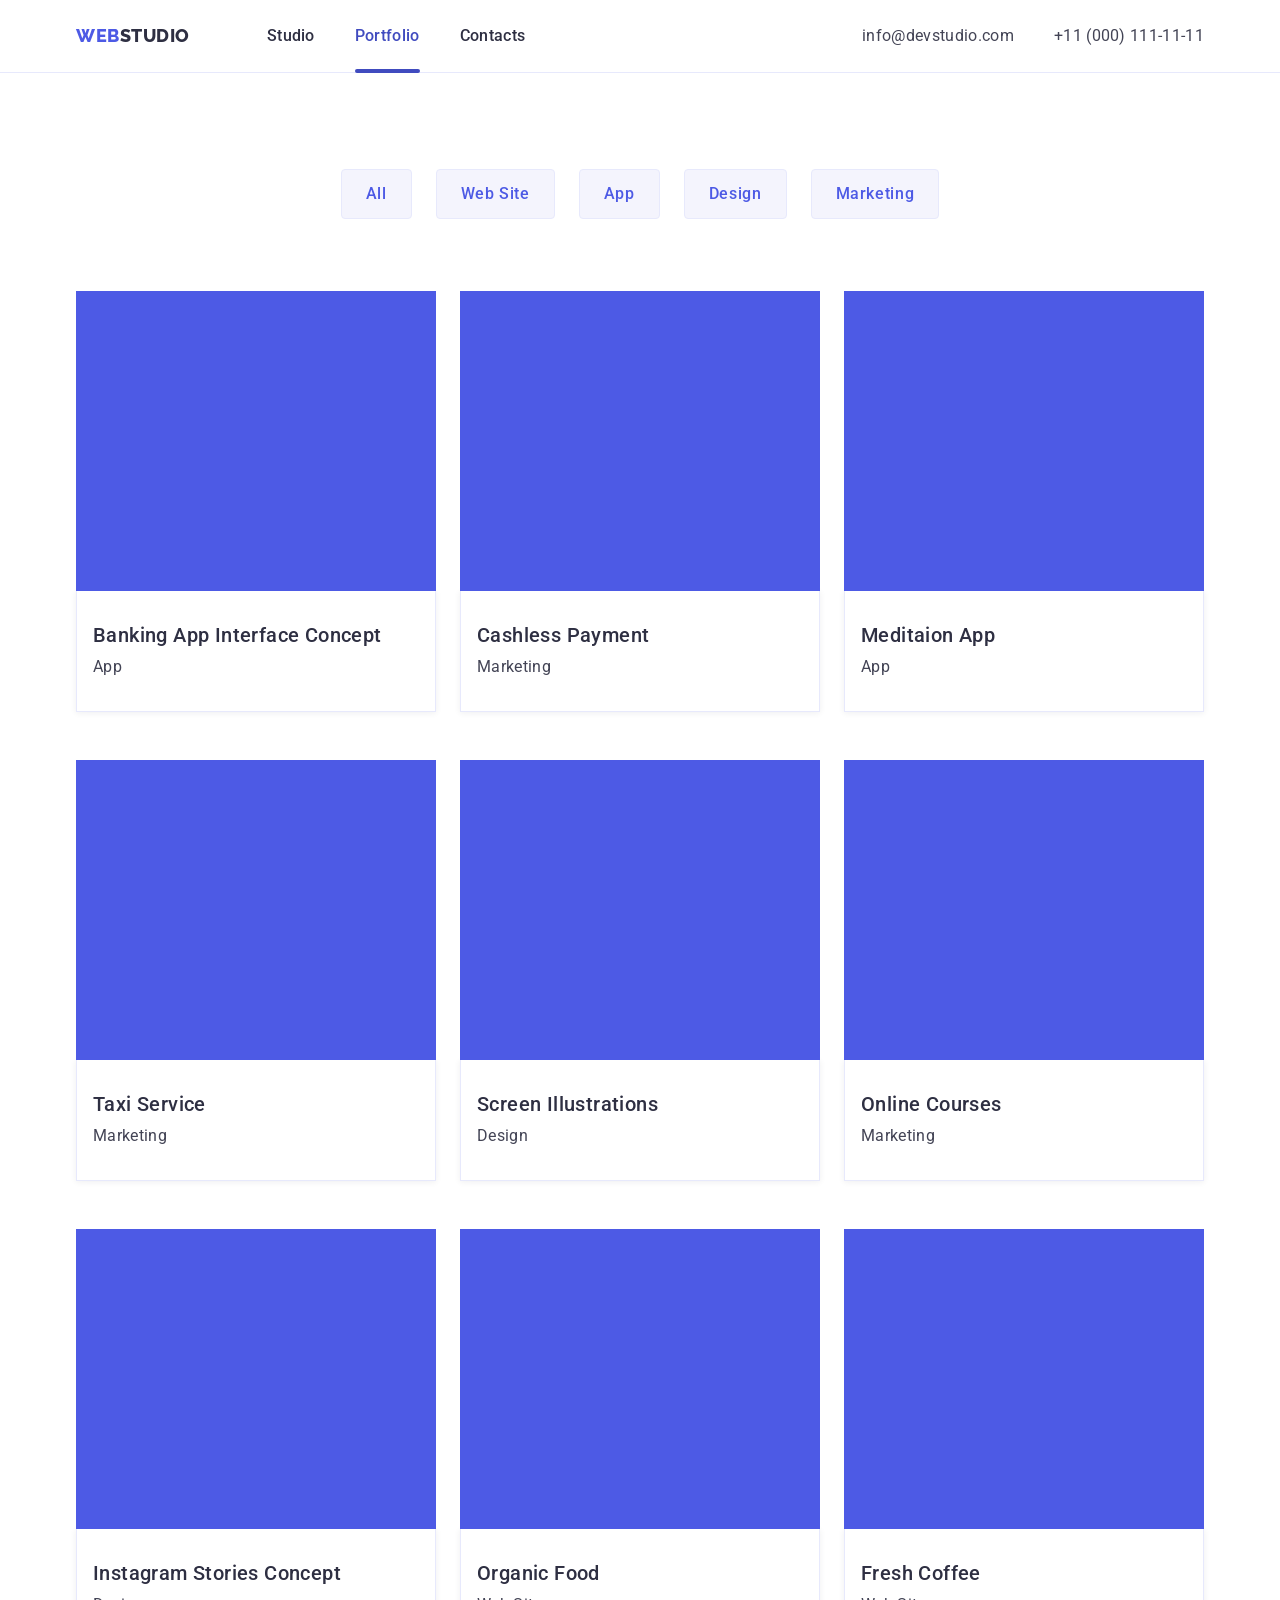
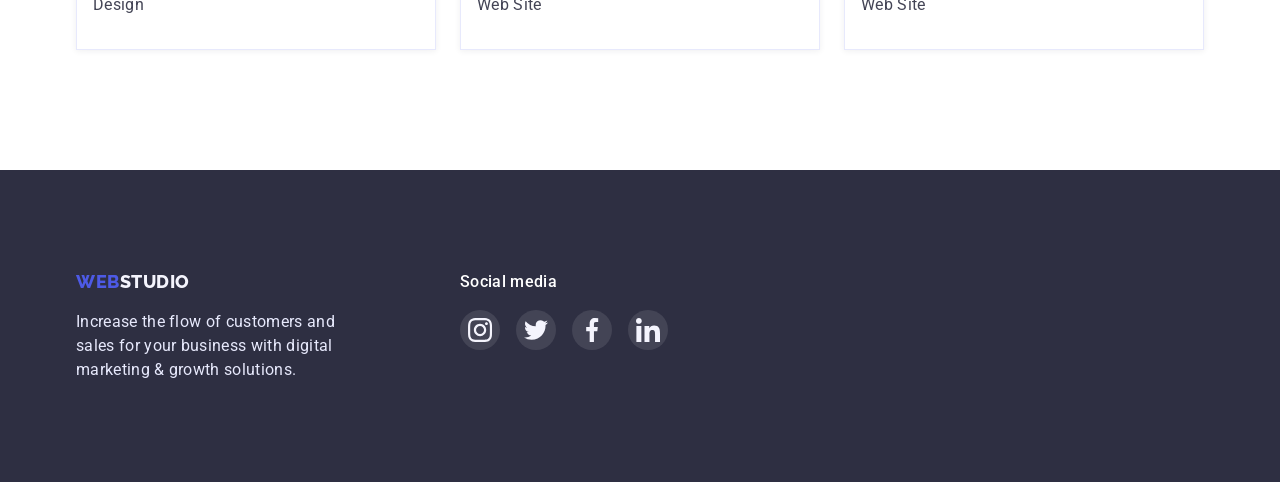
==== portfolio.html @ fa199e32 "Позиционирует элементы" ====
<!DOCTYPE html>
<html lang="en">
  <head>
    <meta charset="UTF-8" />
    <meta http-equiv="X-UA-Compatible" content="IE=edge" />
    <meta name="viewport" content="width=device-width, initial-scale=1.0" />
    <title>Portfolio</title>
    <link rel="preconnect" href="https://fonts.googleapis.com" />
    <link rel="preconnect" href="https://fonts.gstatic.com" crossorigin />
    <link
      href="https://fonts.googleapis.com/css2?family=Raleway:wght@800&family=Roboto:wght@400;500;700&display=swap"
      rel="stylesheet"
    />
    <link
      rel="stylesheet"
      href="https://cdnjs.cloudflare.com/ajax/libs/modern-normalize/1.1.0/modern-normalize.min.css"
    />
    <link rel="stylesheet" href="./css/styles.css" />
  </head>
  <body>
    <header class="header">
      <!-- Navigation  -->
      <div class="header-container container">
        <nav class="navigation">
          <a class="nav-logo" href="./index.html"
            ><span class="logo">Web</span>Studio</a
          >
          <ul class="nav-list list">
            <li class="nav-item">
              <a class="nav-link" href="./index.html">Studio</a>
            </li>
            <li class="nav-item">
              <a class="nav-link active active-color" href="./portfolio.html"
                >Portfolio</a
              >
            </li>
            <li class="nav-item">
              <a class="nav-link" href="">Contacts</a>
            </li>
          </ul>
        </nav>

        <ul class="contacts-list list">
          <li class="contacts-item">
            <a class="contacts-link" href="mailto:info@devstudio.com"
              >info@devstudio.com</a
            >
          </li>
          <li class="contacts-item">
            <a class="contacts-link" href="tel:+11(000)1111111"
              >+11 (000) 111-11-11</a
            >
          </li>
        </ul>
      </div>
    </header>

    <main>
      <section class="works">
        <div class="container">
          <h1 class="visually-hidden">Works</h1>
          <!-- Логический заголовок -->
          <!-- buttons filter -->
          <ul class="filter-list list">
            <li><button class="filter-button" type="button">All</button></li>
            <li>
              <button class="filter-button" type="button">Web Site</button>
            </li>
            <li><button class="filter-button" type="button">App</button></li>
            <li><button class="filter-button" type="button">Design</button></li>
            <li>
              <button class="filter-button" type="button">Marketing</button>
            </li>
          </ul>

          <ul class="works-list list">
            <li class="works-item">
              <a class="works-link-box" href="">
                <div class="works-thumb">
                  <img src="./images/img.jpg" alt="img" width="360" />
                  <p class="text-box">
                    14 Stylish and User-Friendly App Design Concepts · Task
                    Manager App · Calorie Tracker App · Exotic Fruit Ecommerce
                    App · Cloud Storage App
                  </p>
                </div>
                <div class="works-content">
                  <h2 class="works-title">Banking App Interface Concept</h2>
                  <p class="works-text">App</p>
                </div></a
              >
            </li>
            <li class="works-item">
              <a class="works-link-box" href="">
                <div class="works-thumb">
                  <img src="./images/img1.jpg" alt="img1" width="360" />
                  <p class="text-box">
                    14 Stylish and User-Friendly App Design Concepts · Task
                    Manager App · Calorie Tracker App · Exotic Fruit Ecommerce
                    App · Cloud Storage App
                  </p>
                </div>
                <div class="works-content">
                  <h2 class="works-title">Cashless Payment</h2>
                  <p class="works-text">Marketing</p>
                </div></a
              >
            </li>
            <li class="works-item">
              <a class="works-link-box" href=""
                ><div class="works-thumb">
                  <img src="./images/img2.jpg" alt="img2" width="360" />
                  <p class="text-box">
                    14 Stylish and User-Friendly App Design Concepts · Task
                    Manager App · Calorie Tracker App · Exotic Fruit Ecommerce
                    App · Cloud Storage App
                  </p>
                </div>
                <div class="works-content">
                  <h2 class="works-title">Meditaion App</h2>
                  <p class="works-text">App</p>
                </div></a
              >
            </li>
            <li class="works-item">
              <a class="works-link-box" href="">
                <div class="works-thumb">
                  <img src="./images/img3.jpg" alt="img3" width="360" />
                  <p class="text-box">
                    14 Stylish and User-Friendly App Design Concepts · Task
                    Manager App · Calorie Tracker App · Exotic Fruit Ecommerce
                    App · Cloud Storage App
                  </p>
                </div>
                <div class="works-content">
                  <h2 class="works-title">Taxi Service</h2>
                  <p class="works-text">Marketing</p>
                </div></a
              >
            </li>
            <li class="works-item">
              <a class="works-link-box" href=""
                ><div class="works-thumb">
                  <img src="./images/img4.jpg" alt="img4" width="360" />
                  <p class="text-box">
                    14 Stylish and User-Friendly App Design Concepts · Task
                    Manager App · Calorie Tracker App · Exotic Fruit Ecommerce
                    App · Cloud Storage App
                  </p>
                </div>
                <div class="works-content">
                  <h2 class="works-title">Screen Illustrations</h2>
                  <p class="works-text">Design</p>
                </div></a
              >
            </li>
            <li class="works-item">
              <a class="works-link-box" href="">
                <div class="works-thumb">
                  <img src="./images/img5.jpg" alt="img5" width="360" />
                  <p class="text-box">
                    14 Stylish and User-Friendly App Design Concepts · Task
                    Manager App · Calorie Tracker App · Exotic Fruit Ecommerce
                    App · Cloud Storage App
                  </p>
                </div>
                <div class="works-content">
                  <h2 class="works-title">Online Courses</h2>
                  <p class="works-text">Marketing</p>
                </div></a
              >
            </li>
            <li class="works-item">
              <a class="works-link-box" href="">
                <div class="works-thumb">
                  <img src="./images/img6.jpg" alt="img6" width="360" />
                  <p class="text-box">
                    14 Stylish and User-Friendly App Design Concepts · Task
                    Manager App · Calorie Tracker App · Exotic Fruit Ecommerce
                    App · Cloud Storage App
                  </p>
                </div>
                <div class="works-content">
                  <h2 class="works-title">Instagram Stories Concept</h2>
                  <p class="works-text">Design</p>
                </div></a
              >
            </li>
            <li class="works-item">
              <a class="works-link-box" href=""
                ><div class="works-thumb">
                  <img src="./images/img7.jpg" alt="img7" width="360" />
                  <p class="text-box">
                    14 Stylish and User-Friendly App Design Concepts · Task
                    Manager App · Calorie Tracker App · Exotic Fruit Ecommerce
                    App · Cloud Storage App
                  </p>
                </div>
                <div class="works-content">
                  <h2 class="works-title">Organic Food</h2>
                  <p class="works-text">Web Site</p>
                </div></a
              >
            </li>
            <li class="works-item">
              <a class="works-link-box" href="">
                <div class="works-thumb">
                  <img src="./images/img8.jpg" alt="img8" width="360" />
                  <p class="text-box">
                    14 Stylish and User-Friendly App Design Concepts · Task
                    Manager App · Calorie Tracker App · Exotic Fruit Ecommerce
                    App · Cloud Storage App
                  </p>
                </div>
                <div class="works-content">
                  <h2 class="works-title">Fresh Coffee</h2>
                  <p class="works-text">Web Site</p>
                </div></a
              >
            </li>
          </ul>
        </div>
      </section>
    </main>

    <footer class="footer">
      <div class="footer-container container">
        <div>
          <a class="f-logo" href="./index.html"
            ><span class="logo">Web</span>Studio</a
          >
          <p class="advice">
            Increase the flow of customers and sales for your business with
            digital marketing & growth solutions.
          </p>
        </div>

        <div class="media">
          <h5 class="media-title">Social media</h5>
          <ul class="social-media-list list">
            <li class="social-media-item">
              <a href="" class="social-link"
                ><svg width="40" height="40">
                  <use href="./images/icons.svg#icon-instagram"></use></svg
              ></a>
            </li>
            <li class="social-media-item">
              <a href="" class="social-link"
                ><svg width="40" height="40">
                  <use href="./images/icons.svg#icon-twitter"></use></svg
              ></a>
            </li>
            <li class="social-media-item">
              <a href="" class="social-link"
                ><svg width="40" height="40">
                  <use href="./images/icons.svg#icon-facebook"></use></svg
              ></a>
            </li>
            <li class="social-media-item">
              <a href="" class="social-link">
                <svg width="40" height="40">
                  <use href="./images/icons.svg#icon-in"></use></svg
              ></a>
            </li>
          </ul>
        </div>
      </div>
    </footer>
  </body>
</html>
---- css/styles.css ----
/* 
#FFFFFF; white
#434455; primary color
#2E2F42; secondary color
#4D5AE5; accent color
#F4F4FD; button + section color
#404BBF; button focus color
*/

:root {
  --white-color: #ffffff;
  --primary-color: #434455;
  --secondary-color: #2e2f42;
  --accent-color: #4d5ae5;
  --section-color: #f4f4fd;
  --header-color: #ffffff;
  --button-color: #404bbf;
  --text-footer: #e7e9fc;
  --icon-color: #31d0aa;
  --border-color: #8e8f99;
  --modal-color: #fcfcfc;
}

ul,
h1,
h2,
h3,
h4,
h5,
h6,
p {
  margin: 0;
  padding: 0;
}

.container {
  margin-left: auto;
  margin-right: auto;
  width: 1158px;
  padding: 0 15px;
}

body {
  background-color: var(--header-color);
  color: var(--primary-color);
  font-family: "Roboto", sans-serif;
}

img {
  display: block;
  max-width: 100%;
  height: auto;
}

/* logo */

.logo {
  color: var(--accent-color);
}

/* navigation */
.nav-logo,
.f-logo {
  font-weight: 800;
  font-size: 18px;
  line-height: 1.33;
  letter-spacing: 0.03em;
  text-decoration: none;
  font-family: "Raleway", sans-serif;
  text-transform: uppercase;

  color: var(--secondary-color);
}

/* nav-link */

.nav-link {
  position: relative;

  display: block;
  padding-top: 24px;
  padding-bottom: 24px;
  text-decoration: none;
  font-weight: 500;
  line-height: 1.5;
  letter-spacing: 0.02em;

  color: var(--secondary-color);
}

.nav-link:hover,
.nav-link:focus {
  color: var(--accent-color);
}

.active::after {
  content: "";
  position: absolute;
  left: 0;
  bottom: -1px;
  width: 100%;
  height: 4px;
  background-color: var(--button-color);
  border-radius: 2px;
}

.active-color {
  color: var(--button-color);
}

.list {
  list-style: none;
}

/* contacts */

.contacts-link {
  display: block;
  text-decoration: none;
  line-height: 1.5;
  letter-spacing: 0.02em;
  padding-top: 24px;
  padding-bottom: 24px;

  color: inherit;
}

.contacts-link:hover,
.contacts-link:focus {
  color: var(--accent-color);
}

/* hero */

.hero {
  width: 1440px;
  height: 600px;
  text-align: center;
  margin-left: auto;
  margin-right: auto;
  background-repeat: no-repeat;
  background-position: center;

  background-image: linear-gradient(
      to right,
      rgba(46, 47, 66, 0.7),
      rgba(46, 47, 66, 0.7)
    ),
    url("../images/people-office.jpg");
  background-color: var(--secondary-color);
}
.hero-title {
  max-width: 496px;
  margin-bottom: 48px;
  margin-left: auto;
  margin-right: auto;

  font-weight: 700;
  font-size: 56px;
  line-height: 1.07;
  letter-spacing: 0.02em;

  color: var(--header-color);
}

/* button hero*/

.hero-btn {
  font-family: inherit;
  font-weight: 500;
  font-size: 16px;
  line-height: 1.2;
  letter-spacing: 0.04em;
  padding: 16px 32px;

  border-radius: 4px;
  border-color: var(--accent-color);

  background-color: var(--accent-color);
  color: var(--header-color);
}

.hero-btn:hover,
.hero-btn:focus {
  background-color: var(--button-color);
  cursor: pointer;
  border-radius: 4px;
  border-color: var(--accent-color);
  box-shadow: 0px 4px 4px rgba(0, 0, 0, 0.15);
}

/* titles h2-h6*/

.content-text {
  line-height: 1.5;
  letter-spacing: 0.02em;
  margin-bottom: 8px;
}
/* Фоновые иконки секции advantages */
.advan-item::before {
  display: block;
  content: "";
  border-radius: 4px;
  margin-bottom: 8px;
  height: 112px;
  background-repeat: no-repeat;
  background-position: center;

  background-color: var(--section-color);
}

.icon-antenna::before {
  background-image: url("../images/antenna.svg");
}

.icon-clock::before {
  background-image: url("../images/clock.svg");
}

.icon-diagram::before {
  background-image: url("../images/diagram.svg");
}

.icon-astronaut::before {
  background-image: url("../images/astronaut.svg");
}

/* section our team */

.team {
  padding-top: 120px;
  padding-bottom: 120px;

  background-color: var(--section-color);
}

.team-item {
  width: calc((100% - 72px) / 4);
  border-radius: 0px 0px 4px 4px;

  background-color: var(--white-color);
}

.soc-list {
  display: flex;
  justify-content: center;
  gap: 24px;
}

.soc-item {
  width: 40px;
  height: 40px;
}

.soc-link {
  display: flex;
  width: 100%;
  height: 100%;
  border-radius: 50%;
  align-items: center;
  justify-content: center;

  background-color: var(--accent-color);
}

.soc-link:hover,
.soc-link:focus {
  background-color: var(--button-color);
}

.advan-title,
.content-title,
.works-title {
  font-weight: 500;
  font-size: 20px;
  line-height: 1.2;
  letter-spacing: 0.02em;
  margin-bottom: 8px;

  color: var(--secondary-color);
}

.advan-text,
.works-text {
  line-height: 1.5;
  letter-spacing: 0.02em;
  max-width: 264px;
}

.projects-title,
.team-title {
  font-weight: 700;
  font-size: 36px;
  line-height: 1.11;
  letter-spacing: 0.02em;
  margin-bottom: 72px;
  text-align: center;

  color: var(--secondary-color);
}

/* text footer */

.advice {
  line-height: 1.5;
  letter-spacing: 0.02em;
  max-width: 264px;

  color: var(--text-footer);
}

.footer {
  padding-top: 100px;
  padding-bottom: 100px;

  background-color: var(--secondary-color);
}

.media-title {
  font-size: 16px;
  font-weight: 500;
  line-height: 1.5;
  letter-spacing: 0.02em;
  margin-bottom: 16px;

  color: var(--white-color);
}

.social-media-list {
  display: flex;
  gap: 16px;
}

.social-media-item {
  width: 40px;
  height: 40px;
}

.social-link {
  display: block;
  width: 100%;
  height: 100%;
  border-radius: 50%;
}

.social-link:hover,
.social-link:focus {
  background-color: var(--icon-color);
}

/* Клиенты */

.customers {
  padding: 130px 0 120px 0;
}

.customers-title {
  text-align: center;
  font-size: 36px;
  line-height: 1.11;
  letter-spacing: 0.02em;
  margin-bottom: 72px;

  color: var(--secondary-color);
}

.customers-list {
  display: flex;
  gap: 24px;
  justify-content: center;
}

.customers-item {
  width: 168px;
  height: 88px;
}

.customers-link {
  display: block;
  width: 100%;
  height: 100%;
  border: 1px solid var(--border-color);
  border-radius: 4px;
  padding: 16px 32px;
  fill: var(--border-color);
}

.customers-link:hover,
.customers-link:focus {
  fill: var(--button-color);
  border: 1px solid var(--button-color);
  border-radius: 4px;
}

.media {
  margin-left: 120px;
}

.footer-container {
  display: flex;
}

.f-logo {
  color: var(--section-color);

  display: block;
  margin-bottom: 16px;
}

.header {
  border-bottom: 1px solid var(--text-footer);
}

.header-container {
  display: flex;
}

.contacts-container {
  padding-top: 24px;
  padding-bottom: 24px;
}

.navigation {
  display: flex;
  align-items: center;
}

.nav-list {
  display: flex;
  align-items: center;
  gap: 40px;
  margin-left: 77px;
}

.contacts-list {
  display: flex;
  gap: 40px;
  margin-left: auto;
}

.hero {
  padding: 192px 0;
}

.advantages {
  padding-top: 120px;
}

.advan-list {
  display: flex;
  gap: 24px;
}

.projects {
  padding-top: 120px;
  padding-bottom: 120px;
}

.projects-list {
  display: flex;
  gap: 24px;
}

.projects-item {
  width: calc((100% - 48px) / 3);
}

.team-list {
  display: flex;
  gap: 24px;
}

.team-content {
  text-align: center;
  padding: 32px 16px;

  box-shadow: 0px 1px 6px rgba(46, 47, 66, 0.08),
    0px 1px 1px rgba(46, 47, 66, 0.16), 0px 2px 1px rgba(46, 47, 66, 0.08);
}

/* ----------Portfolio---------- */

/* filter */

.filter-button {
  font-family: inherit;
  font-weight: 500;
  line-height: 1.5;
  letter-spacing: 0.04em;

  padding: 12px 24px;
  border: 1px solid var(--text-footer);
  border-radius: 4px;

  background-color: var(--section-color);
  color: var(--accent-color);
}

.filter-button:hover,
.filter-button:focus {
  color: var(--white-color);
  cursor: pointer;
  border: 1px solid var(--accent-color);
  border-radius: 4px;
  box-shadow: 0px 3px 1px rgba(0, 0, 0, 0.1), 0px 2px 1px rgba(0, 0, 0, 0.08),
    0px 2px 2px rgba(0, 0, 0, 0.12);

  background-color: var(--accent-color);
}

.filter-list {
  display: flex;
  justify-content: center;
  gap: 24px;
}

.works {
  padding-top: 96px;
  padding-bottom: 120px;
}

.works-list {
  margin-top: 72px;
  display: flex;
  flex-wrap: wrap;
  row-gap: 48px;
  column-gap: 24px;
}

.works-content {
  padding: 32px 32px 32px 16px;
  border: 1px solid var(--text-footer);
  border-top: none;
  box-shadow: 0px 1px 6px rgba(46, 47, 66, 0.08);
}

.works-item {
  max-width: 360px;
  background-color: #ffffff;

  /* overflow: hidden; */
}

.works-item:hover .text-box {
  opacity: 1;
}

.works-item:hover {
  box-shadow: 0px 1px 6px rgba(46, 47, 66, 0.08),
    0px 1px 1px rgba(46, 47, 66, 0.16), 0px 2px 1px rgba(46, 47, 66, 0.08);
}

.works-link-box {
  text-decoration: none;
  color: inherit;
}

.works-thumb {
  position: relative;
}

.works-thumb::before {
  content: "";
  display: block;
  position: absolute;
  width: 100%;
  height: 100%;
  background-color: var(--accent-color);
}

.text-box {
  position: absolute;
  top: 0;
  left: 50%;
  transform: translateX(-50%);
  padding: 40px 32px;
  width: 296px;
  line-height: 1.5;
  letter-spacing: 0.02em;
  color: var(--section-color);
  opacity: 0;
  transition: opacity 250ms linear;
}

.is-hidden {
  opacity: 0;
  pointer-events: none;
}

.backdrop {
  position: fixed;
  top: 0;
  left: 0;
  display: block;
  width: 100%;
  height: 100%;
  background: rgba(46, 47, 66, 0.4);
}

.modal {
  position: absolute;
  top: 50%;
  left: 50%;
  transform: translate(-50%, -50%);
  width: 408px;
  height: 576px;
  box-shadow: 0px 1px 1px rgba(0, 0, 0, 0.14), 0px 1px 3px rgba(0, 0, 0, 0.12),
    0px 2px 1px rgba(0, 0, 0, 0.2);
  border-radius: 4px;
  background-color: var(--modal-color);
}

.button-close {
  position: absolute;
  top: 0;
  right: 0;
  margin-top: 24px;
  margin-right: 24px;
  width: 24px;
  height: 24px;
  background: var(--text-footer);
  border: 1px solid rgba(0, 0, 0, 0.1);
  border-radius: 50%;
}

.button-close:active {
  background-color: var(--button-color);
  fill: var(--white-color);
}

.visually-hidden {
  position: absolute;
  white-space: nowrap;
  width: 1px;
  height: 1px;
  overflow: hidden;
  border: 0;
  padding: 0;
  clip: rect(0 0 0 0);
  clip-path: inset(50%);
  margin: -1px;
}
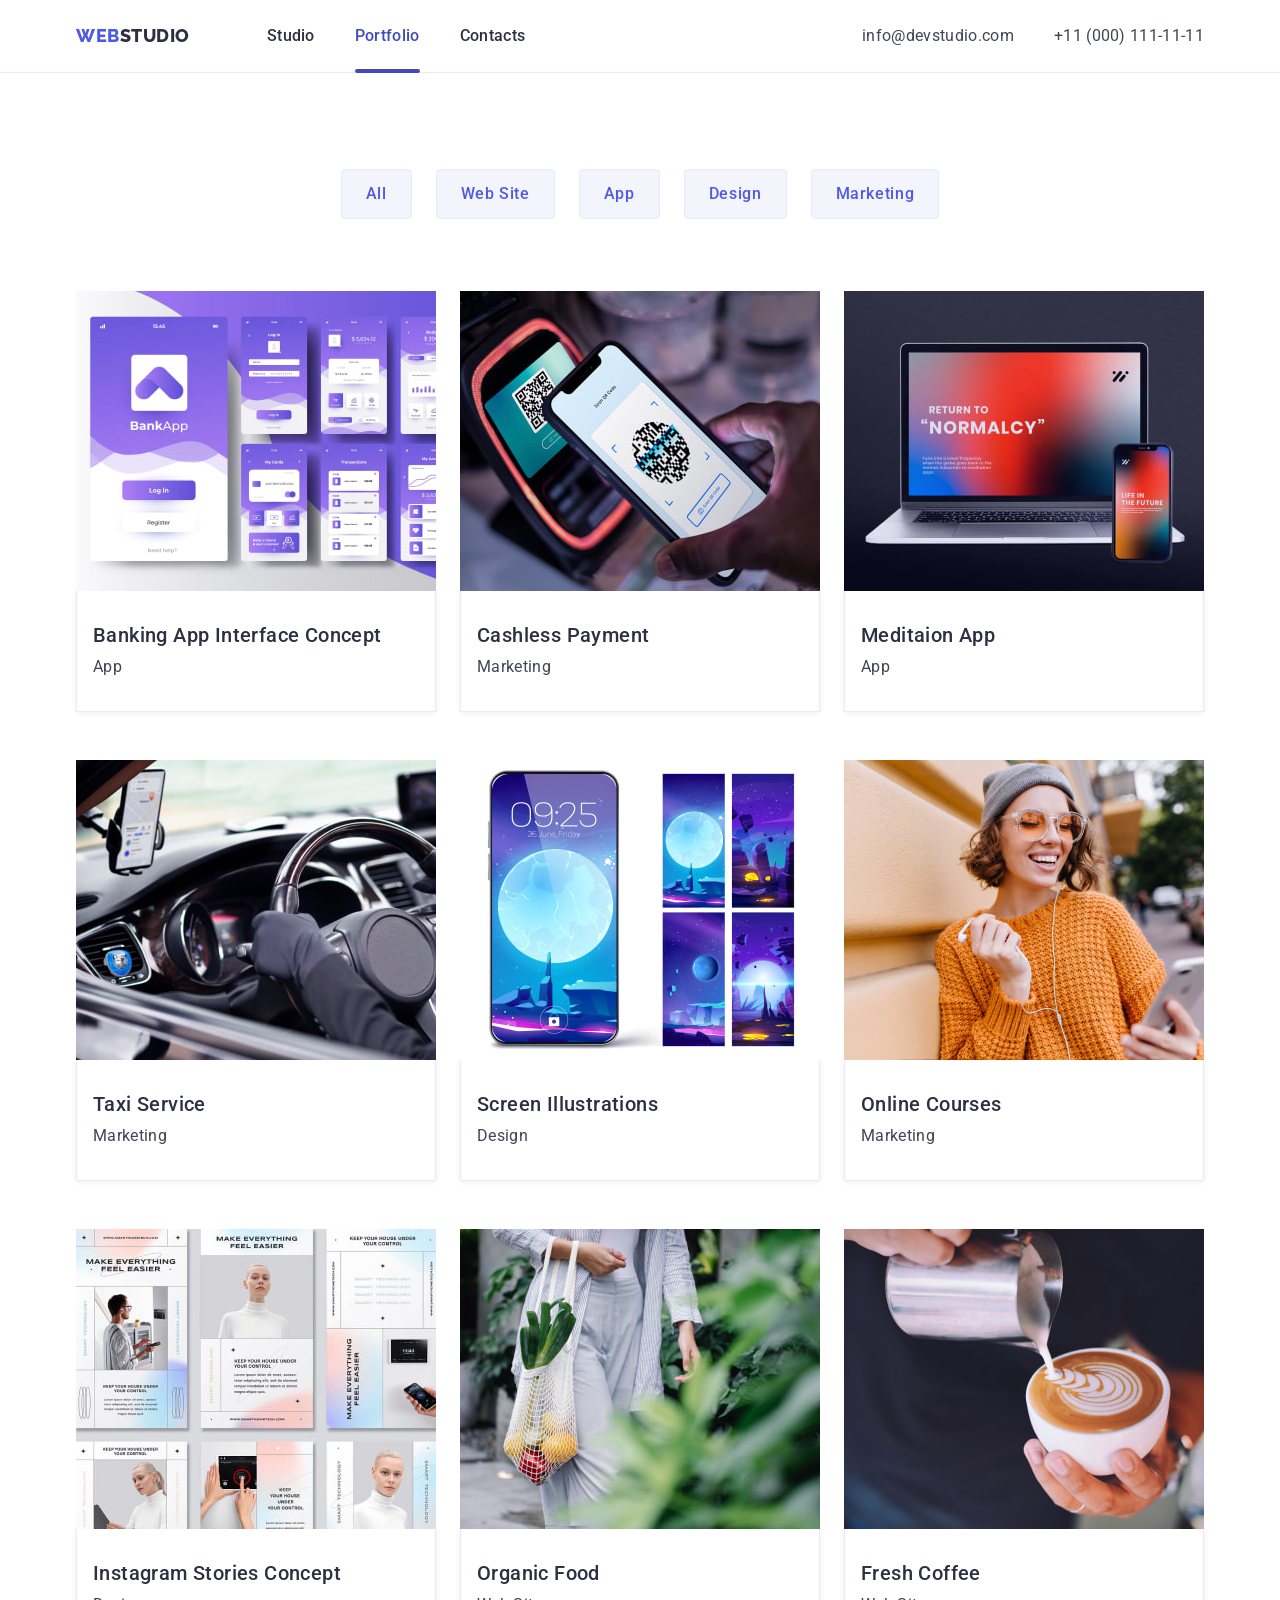
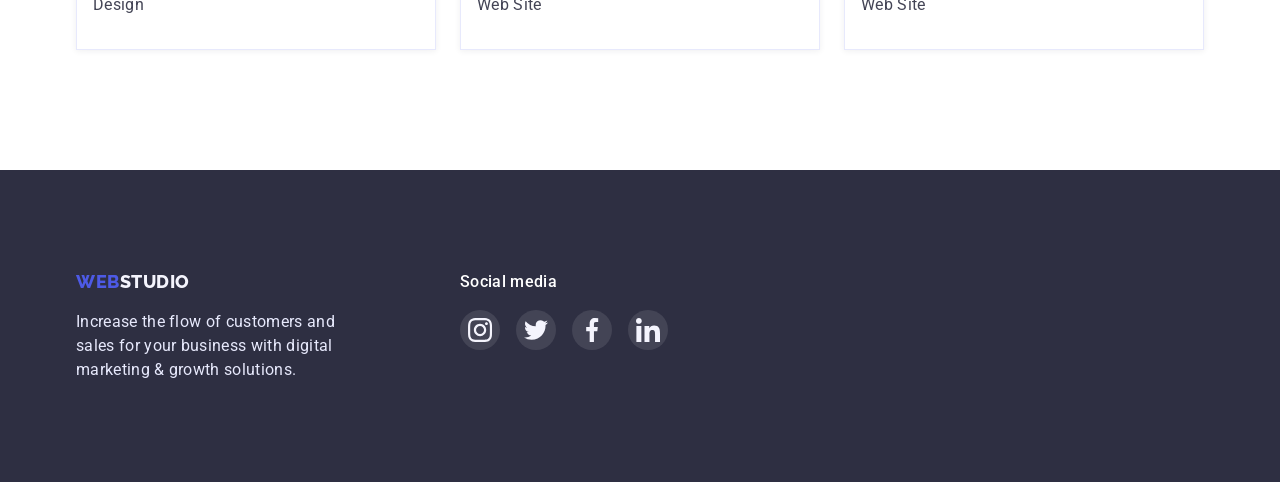
==== commit 90a4cbe8: "added animation" ====
--- a/portfolio.html
+++ b/portfolio.html
@@ -78,11 +78,13 @@
               <a class="works-link-box" href="">
                 <div class="works-thumb">
                   <img src="./images/img.jpg" alt="img" width="360" />
-                  <p class="text-box">
-                    14 Stylish and User-Friendly App Design Concepts · Task
-                    Manager App · Calorie Tracker App · Exotic Fruit Ecommerce
-                    App · Cloud Storage App
-                  </p>
+                  <div class="overlay">
+                    <p class="text-box">
+                      14 Stylish and User-Friendly App Design Concepts · Task
+                      Manager App · Calorie Tracker App · Exotic Fruit Ecommerce
+                      App · Cloud Storage App
+                    </p>
+                  </div>
                 </div>
                 <div class="works-content">
                   <h2 class="works-title">Banking App Interface Concept</h2>
@@ -94,11 +96,13 @@
               <a class="works-link-box" href="">
                 <div class="works-thumb">
                   <img src="./images/img1.jpg" alt="img1" width="360" />
-                  <p class="text-box">
-                    14 Stylish and User-Friendly App Design Concepts · Task
-                    Manager App · Calorie Tracker App · Exotic Fruit Ecommerce
-                    App · Cloud Storage App
-                  </p>
+                  <div class="overlay">
+                    <p class="text-box">
+                      14 Stylish and User-Friendly App Design Concepts · Task
+                      Manager App · Calorie Tracker App · Exotic Fruit Ecommerce
+                      App · Cloud Storage App
+                    </p>
+                  </div>
                 </div>
                 <div class="works-content">
                   <h2 class="works-title">Cashless Payment</h2>
@@ -110,11 +114,13 @@
               <a class="works-link-box" href=""
                 ><div class="works-thumb">
                   <img src="./images/img2.jpg" alt="img2" width="360" />
-                  <p class="text-box">
-                    14 Stylish and User-Friendly App Design Concepts · Task
-                    Manager App · Calorie Tracker App · Exotic Fruit Ecommerce
-                    App · Cloud Storage App
-                  </p>
+                  <div class="overlay">
+                    <p class="text-box">
+                      14 Stylish and User-Friendly App Design Concepts · Task
+                      Manager App · Calorie Tracker App · Exotic Fruit Ecommerce
+                      App · Cloud Storage App
+                    </p>
+                  </div>
                 </div>
                 <div class="works-content">
                   <h2 class="works-title">Meditaion App</h2>
@@ -126,11 +132,13 @@
               <a class="works-link-box" href="">
                 <div class="works-thumb">
                   <img src="./images/img3.jpg" alt="img3" width="360" />
-                  <p class="text-box">
-                    14 Stylish and User-Friendly App Design Concepts · Task
-                    Manager App · Calorie Tracker App · Exotic Fruit Ecommerce
-                    App · Cloud Storage App
-                  </p>
+                  <div class="overlay">
+                    <p class="text-box">
+                      14 Stylish and User-Friendly App Design Concepts · Task
+                      Manager App · Calorie Tracker App · Exotic Fruit Ecommerce
+                      App · Cloud Storage App
+                    </p>
+                  </div>
                 </div>
                 <div class="works-content">
                   <h2 class="works-title">Taxi Service</h2>
@@ -142,11 +150,13 @@
               <a class="works-link-box" href=""
                 ><div class="works-thumb">
                   <img src="./images/img4.jpg" alt="img4" width="360" />
-                  <p class="text-box">
-                    14 Stylish and User-Friendly App Design Concepts · Task
-                    Manager App · Calorie Tracker App · Exotic Fruit Ecommerce
-                    App · Cloud Storage App
-                  </p>
+                  <div class="overlay">
+                    <p class="text-box">
+                      14 Stylish and User-Friendly App Design Concepts · Task
+                      Manager App · Calorie Tracker App · Exotic Fruit Ecommerce
+                      App · Cloud Storage App
+                    </p>
+                  </div>
                 </div>
                 <div class="works-content">
                   <h2 class="works-title">Screen Illustrations</h2>
@@ -158,11 +168,13 @@
               <a class="works-link-box" href="">
                 <div class="works-thumb">
                   <img src="./images/img5.jpg" alt="img5" width="360" />
-                  <p class="text-box">
-                    14 Stylish and User-Friendly App Design Concepts · Task
-                    Manager App · Calorie Tracker App · Exotic Fruit Ecommerce
-                    App · Cloud Storage App
-                  </p>
+                  <div class="overlay">
+                    <p class="text-box">
+                      14 Stylish and User-Friendly App Design Concepts · Task
+                      Manager App · Calorie Tracker App · Exotic Fruit Ecommerce
+                      App · Cloud Storage App
+                    </p>
+                  </div>
                 </div>
                 <div class="works-content">
                   <h2 class="works-title">Online Courses</h2>
@@ -174,11 +186,13 @@
               <a class="works-link-box" href="">
                 <div class="works-thumb">
                   <img src="./images/img6.jpg" alt="img6" width="360" />
-                  <p class="text-box">
-                    14 Stylish and User-Friendly App Design Concepts · Task
-                    Manager App · Calorie Tracker App · Exotic Fruit Ecommerce
-                    App · Cloud Storage App
-                  </p>
+                  <div class="overlay">
+                    <p class="text-box">
+                      14 Stylish and User-Friendly App Design Concepts · Task
+                      Manager App · Calorie Tracker App · Exotic Fruit Ecommerce
+                      App · Cloud Storage App
+                    </p>
+                  </div>
                 </div>
                 <div class="works-content">
                   <h2 class="works-title">Instagram Stories Concept</h2>
@@ -190,11 +204,13 @@
               <a class="works-link-box" href=""
                 ><div class="works-thumb">
                   <img src="./images/img7.jpg" alt="img7" width="360" />
-                  <p class="text-box">
-                    14 Stylish and User-Friendly App Design Concepts · Task
-                    Manager App · Calorie Tracker App · Exotic Fruit Ecommerce
-                    App · Cloud Storage App
-                  </p>
+                  <div class="overlay">
+                    <p class="text-box">
+                      14 Stylish and User-Friendly App Design Concepts · Task
+                      Manager App · Calorie Tracker App · Exotic Fruit Ecommerce
+                      App · Cloud Storage App
+                    </p>
+                  </div>
                 </div>
                 <div class="works-content">
                   <h2 class="works-title">Organic Food</h2>
@@ -206,11 +222,13 @@
               <a class="works-link-box" href="">
                 <div class="works-thumb">
                   <img src="./images/img8.jpg" alt="img8" width="360" />
-                  <p class="text-box">
-                    14 Stylish and User-Friendly App Design Concepts · Task
-                    Manager App · Calorie Tracker App · Exotic Fruit Ecommerce
-                    App · Cloud Storage App
-                  </p>
+                  <div class="overlay">
+                    <p class="text-box">
+                      14 Stylish and User-Friendly App Design Concepts · Task
+                      Manager App · Calorie Tracker App · Exotic Fruit Ecommerce
+                      App · Cloud Storage App
+                    </p>
+                  </div>
                 </div>
                 <div class="works-content">
                   <h2 class="works-title">Fresh Coffee</h2>
--- a/css/styles.css
+++ b/css/styles.css
@@ -537,17 +537,6 @@
 .works-item {
   max-width: 360px;
   background-color: #ffffff;
-
-  /* overflow: hidden; */
-}
-
-.works-item:hover .text-box {
-  opacity: 1;
-}
-
-.works-item:hover {
-  box-shadow: 0px 1px 6px rgba(46, 47, 66, 0.08),
-    0px 1px 1px rgba(46, 47, 66, 0.16), 0px 2px 1px rgba(46, 47, 66, 0.08);
 }
 
 .works-link-box {
@@ -559,13 +548,16 @@
   position: relative;
 }
 
-.works-thumb::before {
-  content: "";
-  display: block;
+.overlay {
   position: absolute;
   width: 100%;
   height: 100%;
+  top: 0;
+  left: 0;
+  transform: translateY(100%);
+  opacity: 0;
   background-color: var(--accent-color);
+  transition: transform 250ms cubic-bezier(0.4, 0, 0.2, 1);
 }
 
 .text-box {
@@ -578,8 +570,16 @@
   line-height: 1.5;
   letter-spacing: 0.02em;
   color: var(--section-color);
-  opacity: 0;
-  transition: opacity 250ms linear;
+}
+
+.works-item:hover {
+  box-shadow: 0px 1px 6px rgba(46, 47, 66, 0.08),
+    0px 1px 1px rgba(46, 47, 66, 0.16), 0px 2px 1px rgba(46, 47, 66, 0.08);
+}
+
+.works-item:hover .overlay {
+  transform: translateY(0);
+  opacity: 1;
 }
 
 .is-hidden {
@@ -612,15 +612,15 @@
 
 .button-close {
   position: absolute;
-  top: 0;
-  right: 0;
-  margin-top: 24px;
-  margin-right: 24px;
+  top: 24px;
+  right: 24px;
   width: 24px;
   height: 24px;
   background: var(--text-footer);
   border: 1px solid rgba(0, 0, 0, 0.1);
   border-radius: 50%;
+  display: block;
+  padding: 0;
 }
 
 .button-close:active {
